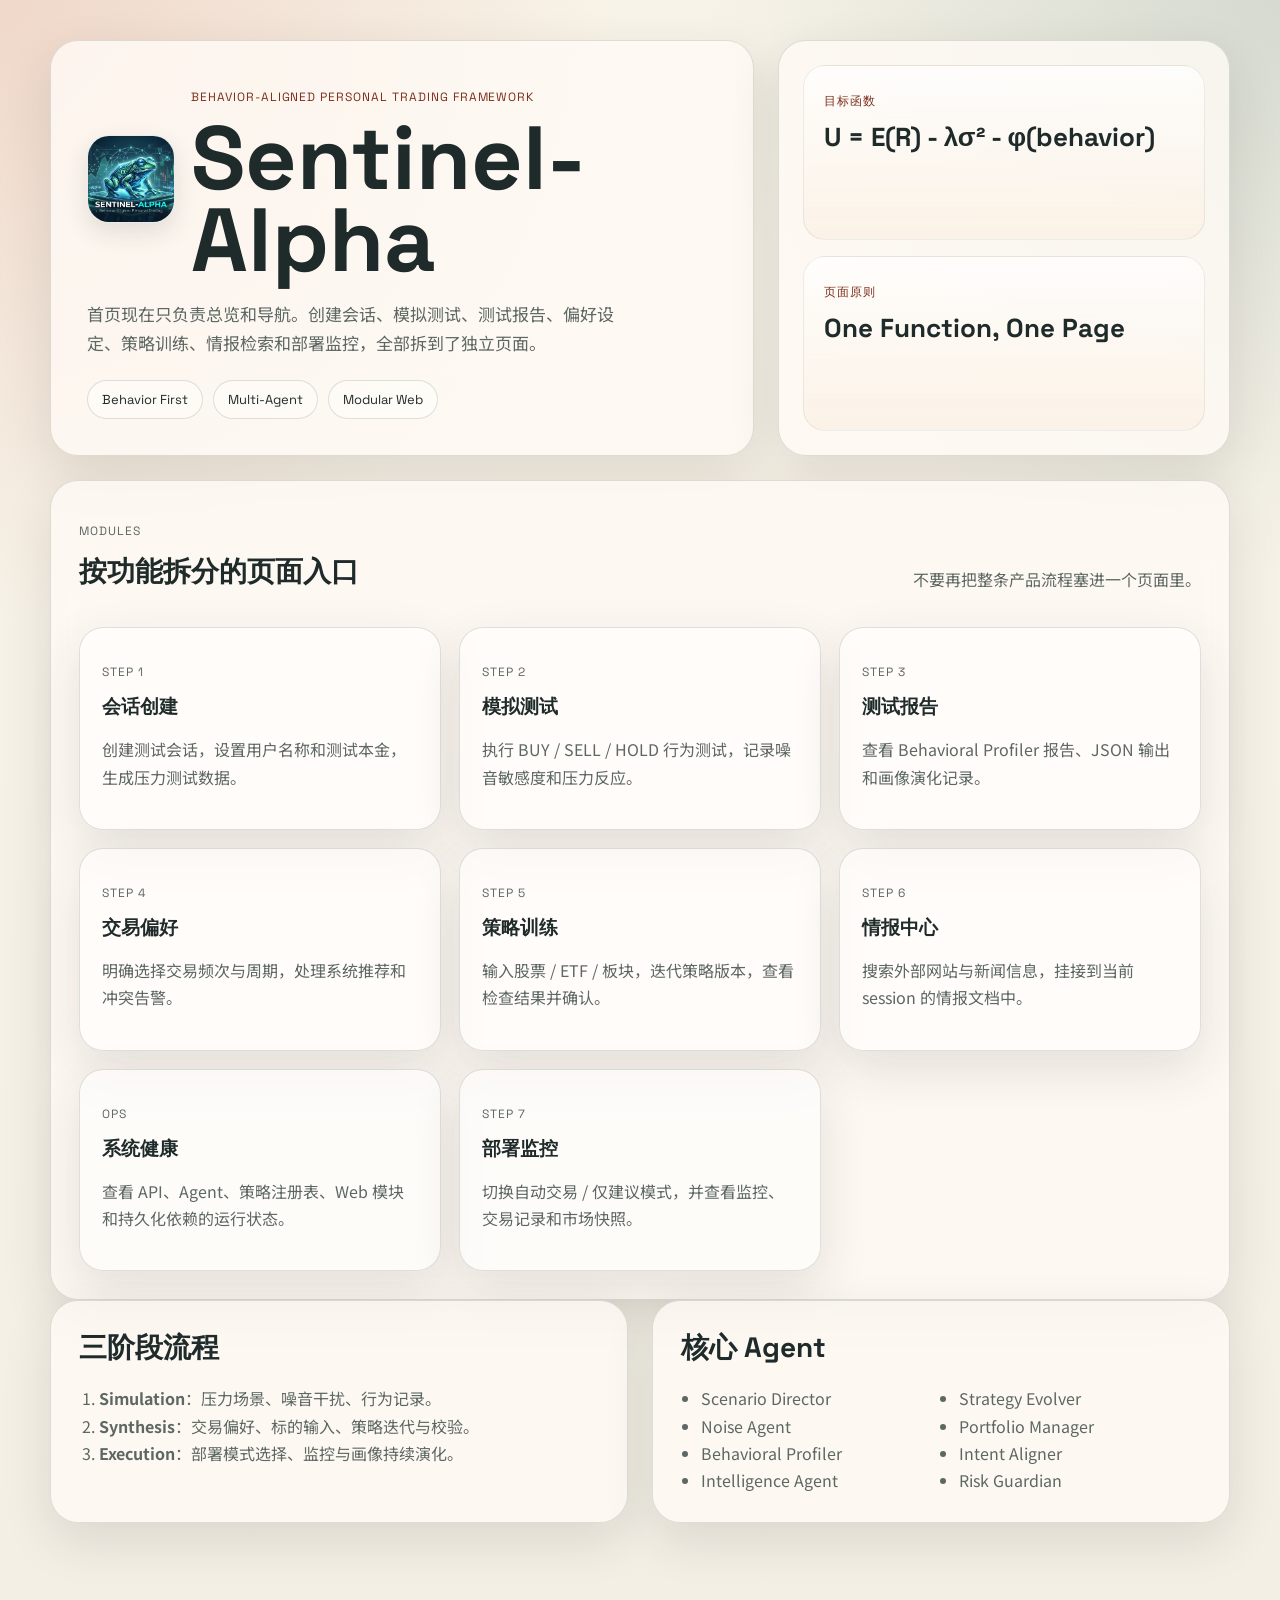
==== src/sentinel_alpha/webapp/static/index.html @ 2b66b91c "个人交易助手" ====
<!DOCTYPE html>
<html lang="zh-CN">
<head>
  <meta charset="UTF-8" />
  <meta name="viewport" content="width=device-width, initial-scale=1.0" />
  <title>Sentinel-Alpha</title>
  <link rel="preconnect" href="https://fonts.googleapis.com" />
  <link rel="preconnect" href="https://fonts.gstatic.com" crossorigin />
  <link href="https://fonts.googleapis.com/css2?family=Space+Grotesk:wght@400;500;700&family=Noto+Sans+SC:wght@400;500;700&display=swap" rel="stylesheet" />
  <link rel="stylesheet" href="styles.css" />
</head>
<body>
  <main class="page">
    <section class="hero">
      <div class="hero-copy">
        <div class="brand-lockup">
          <img class="brand-logo" src="./assets/logo.jpg" alt="Sentinel-Alpha logo" />
          <div>
            <p class="eyebrow">Behavior-Aligned Personal Trading Framework</p>
            <h1>Sentinel-Alpha</h1>
          </div>
        </div>
        <p class="hero-text">
          首页现在只负责总览和导航。创建会话、模拟测试、测试报告、偏好设定、策略训练、情报检索和部署监控，全部拆到了独立页面。
        </p>
        <div class="hero-tags">
          <span>Behavior First</span>
          <span>Multi-Agent</span>
          <span>Modular Web</span>
        </div>
      </div>
      <div class="hero-panel">
        <div class="metric-card">
          <span class="metric-label">目标函数</span>
          <strong>U = E(R) - λσ² - φ(behavior)</strong>
        </div>
        <div class="metric-card">
          <span class="metric-label">页面原则</span>
          <strong>One Function, One Page</strong>
        </div>
      </div>
    </section>

    <section class="panel">
      <div class="section-head">
        <div>
          <p class="eyebrow">Modules</p>
          <h2>按功能拆分的页面入口</h2>
        </div>
        <p>不要再把整条产品流程塞进一个页面里。</p>
      </div>
      <div class="module-card-grid">
        <a class="module-card" href="./pages/session.html">
          <p class="eyebrow">Step 1</p>
          <h3>会话创建</h3>
          <p>创建测试会话，设置用户名称和测试本金，生成压力测试数据。</p>
        </a>
        <a class="module-card" href="./pages/simulation.html">
          <p class="eyebrow">Step 2</p>
          <h3>模拟测试</h3>
          <p>执行 BUY / SELL / HOLD 行为测试，记录噪音敏感度和压力反应。</p>
        </a>
        <a class="module-card" href="./pages/report.html">
          <p class="eyebrow">Step 3</p>
          <h3>测试报告</h3>
          <p>查看 Behavioral Profiler 报告、JSON 输出和画像演化记录。</p>
        </a>
        <a class="module-card" href="./pages/preferences.html">
          <p class="eyebrow">Step 4</p>
          <h3>交易偏好</h3>
          <p>明确选择交易频次与周期，处理系统推荐和冲突告警。</p>
        </a>
        <a class="module-card" href="./pages/strategy.html">
          <p class="eyebrow">Step 5</p>
          <h3>策略训练</h3>
          <p>输入股票 / ETF / 板块，迭代策略版本，查看检查结果并确认。</p>
        </a>
        <a class="module-card" href="./pages/intelligence.html">
          <p class="eyebrow">Step 6</p>
          <h3>情报中心</h3>
          <p>搜索外部网站与新闻信息，挂接到当前 session 的情报文档中。</p>
        </a>
        <a class="module-card" href="./pages/system-health.html">
          <p class="eyebrow">Ops</p>
          <h3>系统健康</h3>
          <p>查看 API、Agent、策略注册表、Web 模块和持久化依赖的运行状态。</p>
        </a>
        <a class="module-card" href="./pages/operations.html">
          <p class="eyebrow">Step 7</p>
          <h3>部署监控</h3>
          <p>切换自动交易 / 仅建议模式，并查看监控、交易记录和市场快照。</p>
        </a>
      </div>
    </section>

    <section class="grid two-up">
      <article class="panel">
        <h2>三阶段流程</h2>
        <ol class="flow-list">
          <li><strong>Simulation</strong>：压力场景、噪音干扰、行为记录。</li>
          <li><strong>Synthesis</strong>：交易偏好、标的输入、策略迭代与校验。</li>
          <li><strong>Execution</strong>：部署模式选择、监控与画像持续演化。</li>
        </ol>
      </article>
      <article class="panel">
        <h2>核心 Agent</h2>
        <ul class="agent-list">
          <li>Scenario Director</li>
          <li>Noise Agent</li>
          <li>Behavioral Profiler</li>
          <li>Intelligence Agent</li>
          <li>Strategy Evolver</li>
          <li>Portfolio Manager</li>
          <li>Intent Aligner</li>
          <li>Risk Guardian</li>
        </ul>
      </article>
    </section>
  </main>
</body>
</html>
---- src/sentinel_alpha/webapp/static/styles.css ----
:root {
  --bg: #f3efe5;
  --panel: rgba(255, 251, 245, 0.8);
  --ink: #1f2a2a;
  --muted: #5d6763;
  --line: rgba(31, 42, 42, 0.14);
  --accent: #c85c3f;
  --accent-deep: #7c2f1c;
  --sand: #dfc9a2;
  --teal: #1f5551;
  --shadow: 0 18px 50px rgba(50, 42, 31, 0.12);
}

* {
  box-sizing: border-box;
}

body {
  margin: 0;
  font-family: "Noto Sans SC", sans-serif;
  color: var(--ink);
  background:
    radial-gradient(circle at top left, rgba(200, 92, 63, 0.18), transparent 30%),
    radial-gradient(circle at top right, rgba(31, 85, 81, 0.16), transparent 28%),
    linear-gradient(180deg, #f8f3e8 0%, var(--bg) 100%);
}

.page {
  width: min(1180px, calc(100% - 32px));
  margin: 0 auto;
  padding: 40px 0 72px;
}

.shell-header {
  display: grid;
  gap: 16px;
  margin-bottom: 24px;
}

.shell-nav {
  display: flex;
  flex-wrap: wrap;
  gap: 10px;
}

.shell-link {
  text-decoration: none;
  color: var(--ink);
  border: 1px solid var(--line);
  border-radius: 999px;
  padding: 10px 14px;
  background: rgba(255, 255, 255, 0.58);
  font-family: "Space Grotesk", sans-serif;
  font-size: 13px;
}

.shell-link-active {
  background: var(--teal);
  color: #f6fbf9;
  border-color: transparent;
}

.shell-summary-panel {
  display: grid;
  gap: 18px;
}

.shell-kv-grid {
  display: grid;
  grid-template-columns: repeat(2, minmax(0, 1fr));
  gap: 14px;
}

.shell-kv-grid span {
  display: block;
  font-size: 12px;
  color: var(--muted);
  text-transform: uppercase;
  letter-spacing: 0.08em;
  font-family: "Space Grotesk", sans-serif;
}

.shell-kv-grid strong {
  display: block;
  margin-top: 6px;
  font-size: 14px;
  line-height: 1.5;
  word-break: break-word;
}

.page-grid {
  display: grid;
  gap: 24px;
}

.hero,
.grid,
.panel {
  animation: rise 0.7s ease both;
}

.hero {
  display: grid;
  grid-template-columns: 1.4fr 0.9fr;
  gap: 24px;
  align-items: stretch;
  margin-bottom: 24px;
}

.hero-copy,
.hero-panel,
.panel {
  border: 1px solid var(--line);
  border-radius: 28px;
  background: var(--panel);
  backdrop-filter: blur(12px);
  box-shadow: var(--shadow);
}

.hero-copy {
  padding: 36px;
}

.brand-lockup,
.shell-brand {
  display: flex;
  align-items: center;
  gap: 16px;
}

.brand-logo {
  width: 88px;
  height: 88px;
  object-fit: cover;
  border-radius: 22px;
  border: 1px solid rgba(31, 42, 42, 0.08);
  box-shadow: 0 10px 24px rgba(31, 42, 42, 0.12);
  background: rgba(255, 255, 255, 0.65);
}

.shell-logo {
  width: 56px;
  height: 56px;
  object-fit: cover;
  border-radius: 16px;
  border: 1px solid rgba(31, 42, 42, 0.08);
  box-shadow: 0 8px 20px rgba(31, 42, 42, 0.1);
  background: rgba(255, 255, 255, 0.65);
}

.eyebrow,
.metric-label {
  font-family: "Space Grotesk", sans-serif;
  text-transform: uppercase;
  letter-spacing: 0.08em;
  color: var(--accent-deep);
  font-size: 12px;
}

h1,
h2,
h3 {
  font-family: "Space Grotesk", sans-serif;
  margin: 0;
}

h1 {
  font-size: clamp(48px, 7vw, 92px);
  line-height: 0.92;
  margin-top: 12px;
}

h2 {
  font-size: 28px;
  margin-bottom: 18px;
}

.hero-text,
.panel p,
li,
td,
th {
  color: var(--muted);
  line-height: 1.7;
}

.hero-text {
  max-width: 62ch;
  font-size: 17px;
  margin: 18px 0 0;
}

.hero-tags {
  display: flex;
  flex-wrap: wrap;
  gap: 10px;
  margin-top: 22px;
}

.hero-tags span {
  border: 1px solid var(--line);
  border-radius: 999px;
  padding: 10px 14px;
  background: rgba(255, 255, 255, 0.45);
  font-family: "Space Grotesk", sans-serif;
  font-size: 13px;
}

.hero-panel {
  display: grid;
  gap: 16px;
  padding: 24px;
}

.metric-card {
  padding: 20px;
  border-radius: 22px;
  background: linear-gradient(180deg, rgba(255, 255, 255, 0.72), rgba(250, 241, 229, 0.88));
  border: 1px solid rgba(31, 42, 42, 0.08);
}

.metric-card strong {
  display: block;
  margin-top: 10px;
  font-family: "Space Grotesk", sans-serif;
  font-size: 26px;
  color: var(--ink);
}

.grid {
  display: grid;
  gap: 24px;
  margin-bottom: 24px;
}

.two-up,
.architecture-grid {
  grid-template-columns: repeat(2, minmax(0, 1fr));
}

.panel {
  padding: 28px;
}

.flow-list,
.agent-list {
  margin: 0;
  padding-left: 20px;
}

.agent-list {
  columns: 2;
}

.section-head {
  display: flex;
  justify-content: space-between;
  gap: 20px;
  align-items: end;
  margin-bottom: 18px;
}

.storage-table-wrap {
  overflow-x: auto;
}

.module-card-grid {
  display: grid;
  grid-template-columns: repeat(3, minmax(0, 1fr));
  gap: 18px;
}

.module-card {
  display: block;
  text-decoration: none;
  color: inherit;
  border: 1px solid var(--line);
  border-radius: 24px;
  background: rgba(255, 255, 255, 0.58);
  padding: 22px;
  box-shadow: var(--shadow);
  transition: transform 120ms ease, border-color 120ms ease, background 120ms ease;
}

.module-card:hover {
  transform: translateY(-2px);
  border-color: rgba(31, 85, 81, 0.25);
  background: rgba(255, 255, 255, 0.72);
}

.storage-table {
  width: 100%;
  border-collapse: collapse;
}

.storage-table th,
.storage-table td {
  text-align: left;
  padding: 16px 14px;
  border-bottom: 1px solid var(--line);
}

.storage-table thead th {
  color: var(--ink);
  font-family: "Space Grotesk", sans-serif;
  font-size: 14px;
}

.accent {
  background: linear-gradient(135deg, rgba(31, 85, 81, 0.92), rgba(23, 49, 64, 0.94));
}

.accent h2,
.accent p {
  color: #eef6f2;
}

.accent-soft {
  background: linear-gradient(135deg, rgba(200, 92, 63, 0.92), rgba(124, 47, 28, 0.92));
}

.accent-soft h2,
.accent-soft p {
  color: #fff6f0;
}

.simulator-panel {
  margin-top: 24px;
}

.workflow-panel {
  margin-top: 24px;
}

.flow-steps {
  margin-bottom: 24px;
}

.api-status-bar {
  display: flex;
  align-items: center;
  flex-wrap: wrap;
  gap: 14px;
  margin-bottom: 18px;
}

.button-disabled {
  opacity: 0.45;
  cursor: not-allowed;
  pointer-events: none;
}

.check-grid {
  display: grid;
  grid-template-columns: repeat(2, minmax(0, 1fr));
  gap: 16px;
}

.check-card {
  border: 1px solid var(--line);
  border-radius: 20px;
  padding: 18px;
  background: rgba(255, 255, 255, 0.68);
}

.check-head {
  display: flex;
  justify-content: space-between;
  gap: 12px;
  align-items: center;
  margin-bottom: 8px;
}

.check-summary,
.check-label,
.check-empty {
  margin: 8px 0;
}

.check-label {
  font-family: "Space Grotesk", sans-serif;
  color: var(--accent-deep);
  font-size: 12px;
  text-transform: uppercase;
  letter-spacing: 0.08em;
}

.check-list {
  margin: 8px 0 0;
  padding-left: 18px;
}

.check-pass {
  border-color: rgba(31, 85, 81, 0.18);
}

.check-warning {
  border-color: rgba(200, 92, 63, 0.3);
}

.check-fail {
  border-color: rgba(124, 47, 28, 0.38);
  background: rgba(255, 244, 240, 0.84);
}

.success-chip {
  background: var(--teal);
}

.warn-chip {
  background: #c85c3f;
}

.danger-chip {
  background: #7c2f1c;
}

.workflow-grid {
  display: grid;
  grid-template-columns: repeat(2, minmax(0, 1fr));
  gap: 24px;
  margin-bottom: 24px;
}

.simulator-head {
  margin-bottom: 24px;
}

.simulator-toolbar {
  display: flex;
  justify-content: space-between;
  gap: 18px;
  align-items: center;
  margin-bottom: 24px;
}

.scenario-picker {
  display: grid;
  gap: 8px;
  font-family: "Space Grotesk", sans-serif;
  font-size: 13px;
}

.scenario-picker select {
  min-width: 240px;
  border-radius: 14px;
  border: 1px solid var(--line);
  padding: 12px 14px;
  background: rgba(255, 255, 255, 0.65);
  color: var(--ink);
  font: inherit;
}

.config-field select {
  border-radius: 14px;
  border: 1px solid var(--line);
  padding: 12px 14px;
  background: rgba(255, 255, 255, 0.72);
  color: var(--ink);
  font-family: "Space Grotesk", sans-serif;
  font-size: 15px;
}

.chip-row {
  display: flex;
  flex-wrap: wrap;
  gap: 10px;
}

.status-chip {
  border-radius: 999px;
  padding: 10px 14px;
  background: var(--teal);
  color: #f6fbf9;
  font-family: "Space Grotesk", sans-serif;
  font-size: 13px;
}

.muted-chip {
  background: rgba(200, 92, 63, 0.92);
}

.outline-chip {
  background: transparent;
  color: var(--ink);
  border: 1px solid var(--line);
}

.simulator-grid,
.simulation-bottom {
  grid-template-columns: 1.3fr 0.9fr;
}

.simulation-stage,
.control-panel {
  background: rgba(255, 251, 245, 0.88);
}

.chart-head,
.timeline-meta,
.noise-meta,
.metric-strip,
.profile-grid {
  display: flex;
  justify-content: space-between;
  gap: 14px;
}

.chart-head {
  align-items: start;
  margin-bottom: 18px;
}

.stage-stats {
  display: grid;
  grid-template-columns: repeat(3, minmax(70px, 1fr));
  gap: 14px;
}

.stage-stats span,
.mini-metric span,
.profile-item span {
  display: block;
  color: var(--muted);
  font-size: 12px;
  text-transform: uppercase;
  letter-spacing: 0.05em;
}

.stage-stats strong,
.mini-metric strong,
.profile-item strong {
  display: block;
  margin-top: 6px;
  font-family: "Space Grotesk", sans-serif;
  font-size: 22px;
  color: var(--ink);
}

.chart-shell {
  border: 1px solid var(--line);
  border-radius: 24px;
  padding: 12px;
  background: linear-gradient(180deg, rgba(255,255,255,0.75), rgba(246,239,228,0.75));
}

.chart-legend {
  display: flex;
  flex-wrap: wrap;
  gap: 12px;
  margin-bottom: 10px;
  font-family: "Space Grotesk", sans-serif;
  font-size: 12px;
  color: var(--muted);
}

.legend-item {
  display: inline-flex;
  align-items: center;
  gap: 8px;
}

.legend-swatch {
  width: 14px;
  height: 14px;
  border-radius: 4px;
  display: inline-block;
}

.legend-swatch.bullish {
  background: #1f5551;
}

.legend-swatch.bearish {
  background: #c85c3f;
}

.legend-swatch.volume {
  background: #85735f;
}

#price-chart {
  width: 100%;
  height: auto;
  display: block;
}

.timeline-meta {
  margin-top: 14px;
  color: var(--muted);
  font-size: 14px;
}

.control-panel {
  display: grid;
  gap: 16px;
}

.noise-card,
.headline-card,
.discussion-card,
.action-card,
.impact-card,
.result-card,
.mini-metric,
.profile-item {
  border: 1px solid var(--line);
  border-radius: 22px;
  background: rgba(255, 255, 255, 0.52);
  padding: 18px;
}

.noise-card strong {
  display: block;
  margin-top: 8px;
  font-size: 22px;
}

.headline-feed,
.discussion-feed {
  display: grid;
  gap: 10px;
  margin-top: 14px;
  max-height: 260px;
  overflow: auto;
  padding-right: 4px;
}

.headline-item,
.discussion-item {
  border: 1px solid var(--line);
  border-radius: 16px;
  padding: 14px;
  background: rgba(255, 255, 255, 0.72);
}

.headline-item strong,
.discussion-item strong {
  display: block;
  color: var(--ink);
  font-size: 15px;
  margin-bottom: 6px;
}

.headline-item p,
.discussion-item p {
  margin: 0;
}

.headline-item.positive,
.discussion-item.positive {
  border-color: rgba(31, 85, 81, 0.28);
  background: rgba(238, 248, 245, 0.92);
}

.headline-item.negative,
.discussion-item.negative {
  border-color: rgba(200, 92, 63, 0.32);
  background: rgba(255, 244, 240, 0.94);
}

.headline-item.neutral,
.discussion-item.neutral {
  border-color: rgba(133, 115, 95, 0.28);
  background: rgba(251, 248, 242, 0.92);
}

.item-meta {
  display: flex;
  justify-content: space-between;
  gap: 12px;
  margin-top: 8px;
  color: var(--muted);
  font-size: 12px;
  font-family: "Space Grotesk", sans-serif;
}

.impact-card strong {
  display: block;
  margin-top: 8px;
  font-size: 20px;
  color: var(--ink);
}

.noise-meta {
  margin-top: 14px;
  font-family: "Space Grotesk", sans-serif;
  font-size: 12px;
  color: var(--accent-deep);
}

.action-buttons {
  display: grid;
  grid-template-columns: repeat(3, minmax(0, 1fr));
  gap: 10px;
  margin-top: 16px;
}

.trade-config {
  display: grid;
  grid-template-columns: repeat(2, minmax(0, 1fr));
  gap: 12px;
  margin-top: 16px;
}

.config-field {
  display: grid;
  gap: 8px;
}

.config-field span {
  color: var(--muted);
  font-size: 12px;
  text-transform: uppercase;
  letter-spacing: 0.05em;
}

.config-field input {
  border-radius: 14px;
  border: 1px solid var(--line);
  padding: 12px 14px;
  background: rgba(255, 255, 255, 0.72);
  color: var(--ink);
  font-family: "Space Grotesk", sans-serif;
  font-size: 15px;
}

.action-buttons.secondary {
  grid-template-columns: repeat(2, minmax(0, 1fr));
}

.compact-actions {
  margin-top: 0;
  margin-bottom: 12px;
}

button {
  border: 0;
  border-radius: 14px;
  padding: 12px 14px;
  background: var(--teal);
  color: #f7fcfb;
  font-family: "Space Grotesk", sans-serif;
  font-size: 14px;
  cursor: pointer;
  transition: transform 120ms ease, opacity 120ms ease, background 120ms ease;
}

button:hover {
  transform: translateY(-1px);
  opacity: 0.94;
}

button[data-action="SELL"] {
  background: var(--accent);
}

button[data-action="HOLD"],
#reset-sim {
  background: #85735f;
}

.metric-strip,
.profile-grid {
  display: grid;
  grid-template-columns: repeat(4, minmax(0, 1fr));
}

.tape-strip {
  margin-top: 16px;
}

.profile-grid {
  grid-template-columns: repeat(4, minmax(0, 1fr));
  margin-top: 16px;
}

.profiler-note {
  margin-top: 16px;
  padding: 14px 16px;
  border-radius: 16px;
  background: rgba(31, 85, 81, 0.08);
}

.compact-note {
  margin-top: 12px;
}

.log-table-wrap {
  overflow-x: auto;
}

.log-table {
  width: 100%;
  border-collapse: collapse;
}

.log-table th,
.log-table td {
  text-align: left;
  padding: 12px 10px;
  border-bottom: 1px solid var(--line);
  color: var(--muted);
}

.log-table th {
  color: var(--ink);
  font-family: "Space Grotesk", sans-serif;
  font-size: 13px;
}

.result-panel {
  margin-top: 24px;
}

.result-summary {
  display: grid;
  grid-template-columns: repeat(4, minmax(0, 1fr));
  gap: 14px;
  margin-top: 16px;
}

.result-card span {
  display: block;
  color: var(--muted);
  font-size: 12px;
  text-transform: uppercase;
  letter-spacing: 0.05em;
}

.result-card strong {
  display: block;
  margin-top: 8px;
  font-family: "Space Grotesk", sans-serif;
  font-size: 22px;
  color: var(--ink);
}

.result-note {
  margin-top: 18px;
  padding: 14px 16px;
  border-radius: 16px;
  background: rgba(200, 92, 63, 0.08);
}

.result-list {
  margin: 16px 0 0;
  padding-left: 20px;
}

.json-panel {
  margin: 16px 0 0;
  padding: 18px;
  border-radius: 20px;
  border: 1px solid var(--line);
  background: rgba(31, 42, 42, 0.9);
  color: #e9f5f2;
  overflow-x: auto;
  font-size: 13px;
  line-height: 1.6;
}

.step-active {
  background: var(--teal);
  color: #f6fbf9;
  border-color: transparent;
}

.positive {
  color: var(--teal);
}

.negative {
  color: var(--accent-deep);
}

@keyframes rise {
  from {
    opacity: 0;
    transform: translateY(16px);
  }
  to {
    opacity: 1;
    transform: translateY(0);
  }
}

@media (max-width: 900px) {
  .hero,
  .two-up,
  .architecture-grid,
  .workflow-grid,
  .simulator-grid,
  .simulation-bottom,
  .check-grid,
  .module-card-grid {
    grid-template-columns: 1fr;
  }

  .section-head {
    display: block;
  }

  .agent-list {
    columns: 1;
  }

  h1 {
    line-height: 1;
  }

  .brand-lockup,
  .shell-brand {
    align-items: flex-start;
  }

  .simulator-toolbar,
  .chart-head,
  .timeline-meta,
  .api-status-bar {
    display: block;
  }

  .chip-row,
  .stage-stats,
  .metric-strip,
  .profile-grid,
  .result-summary,
  .trade-config,
  .action-buttons,
  .action-buttons.secondary {
    grid-template-columns: 1fr;
  }

  .scenario-picker select {
    min-width: 0;
    width: 100%;
  }
}
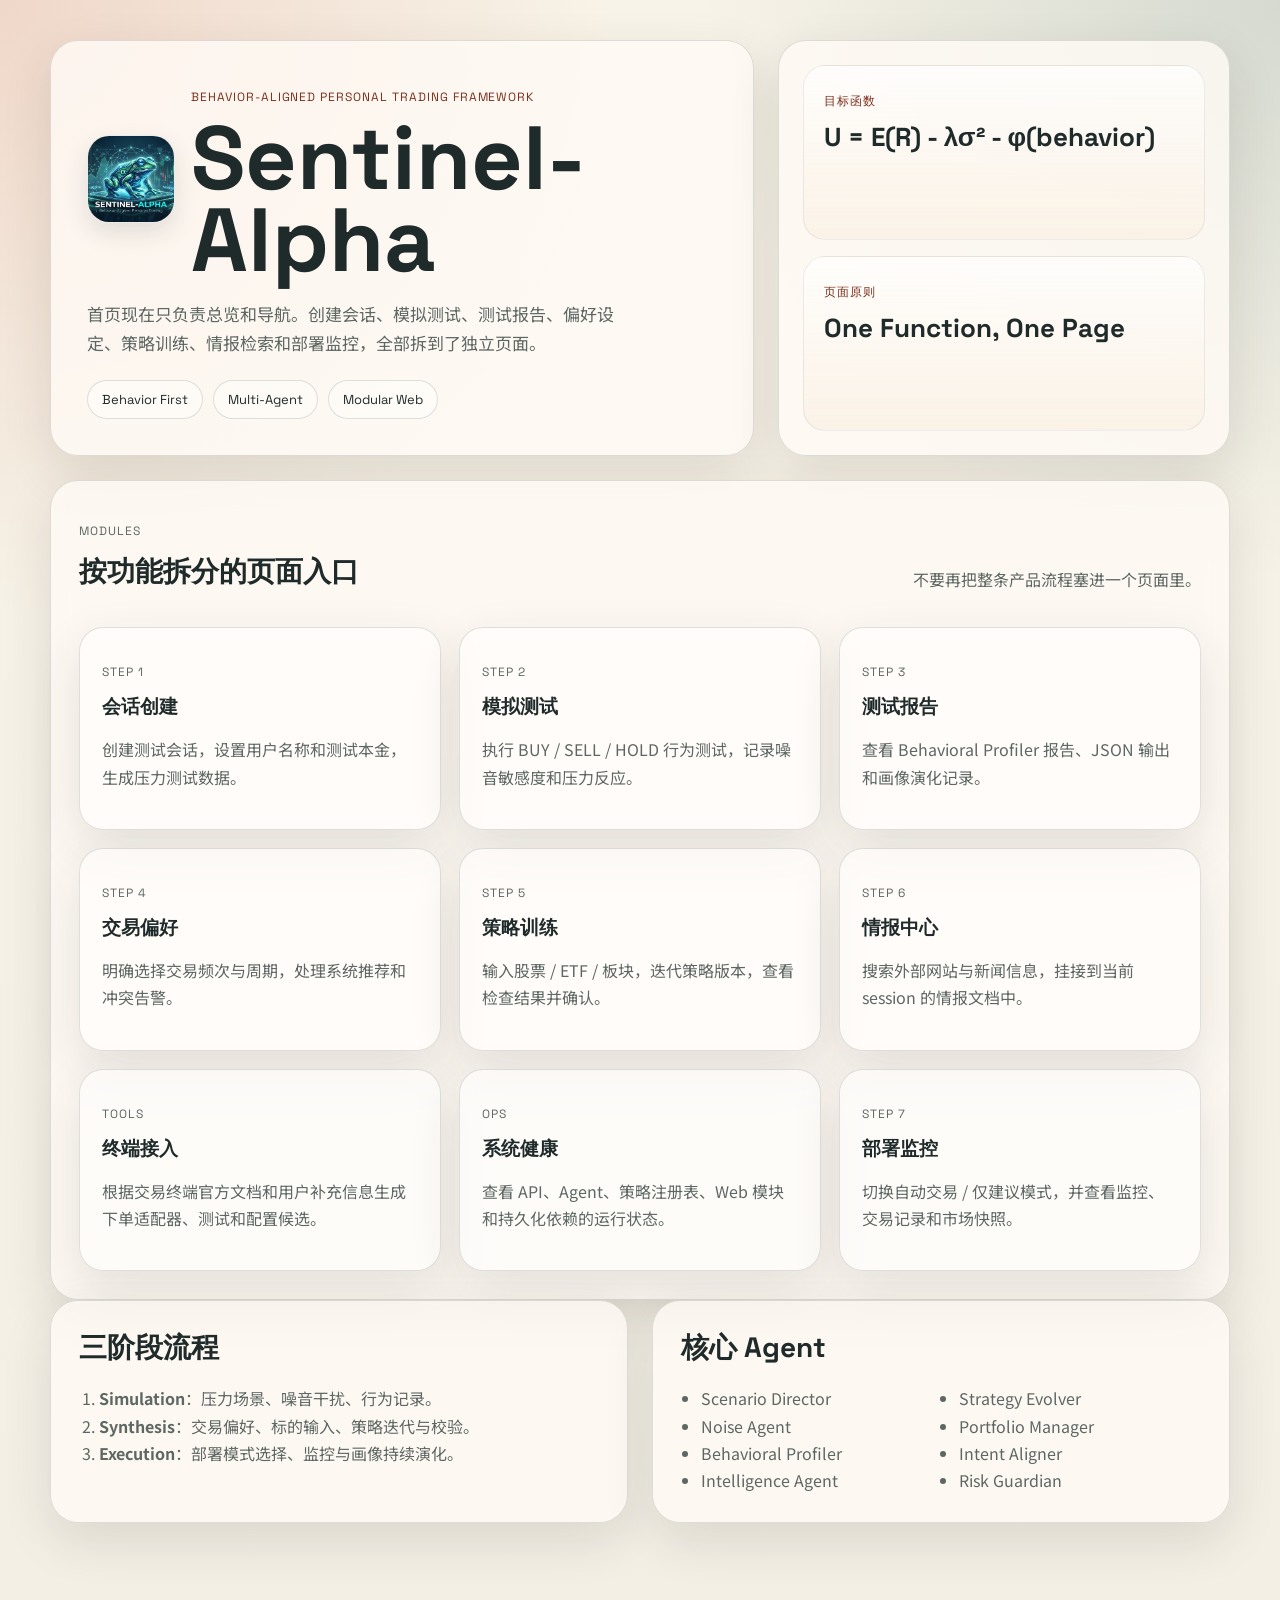
==== commit 7ab1cf51: "个人交易助手" ====
--- a/src/sentinel_alpha/webapp/static/index.html
+++ b/src/sentinel_alpha/webapp/static/index.html
@@ -80,6 +80,11 @@
           <h3>情报中心</h3>
           <p>搜索外部网站与新闻信息，挂接到当前 session 的情报文档中。</p>
         </a>
+        <a class="module-card" href="./pages/trading-terminal-integration.html">
+          <p class="eyebrow">Tools</p>
+          <h3>终端接入</h3>
+          <p>根据交易终端官方文档和用户补充信息生成下单适配器、测试和配置候选。</p>
+        </a>
         <a class="module-card" href="./pages/system-health.html">
           <p class="eyebrow">Ops</p>
           <h3>系统健康</h3>
--- a/src/sentinel_alpha/webapp/static/styles.css
+++ b/src/sentinel_alpha/webapp/static/styles.css
@@ -242,6 +242,40 @@
   padding: 28px;
 }
 
+.candidate-grid {
+  display: grid;
+  gap: 16px;
+}
+
+.candidate-card {
+  border: 1px solid var(--line);
+  border-radius: 22px;
+  padding: 18px;
+  background: rgba(255, 255, 255, 0.58);
+}
+
+.candidate-card h3,
+.candidate-card strong {
+  color: var(--ink);
+}
+
+.code-block {
+  margin: 0;
+  padding: 16px;
+  border-radius: 20px;
+  border: 1px solid var(--line);
+  background: rgba(27, 35, 35, 0.94);
+  color: #eef7f3;
+  overflow: auto;
+  white-space: pre-wrap;
+  word-break: break-word;
+  font: 12px/1.6 "SFMono-Regular", "Menlo", monospace;
+}
+
+.compact-editor {
+  min-height: 180px;
+}
+
 .flow-list,
 .agent-list {
   margin: 0;
@@ -326,6 +360,7 @@
 
 .simulator-panel {
   margin-top: 24px;
+  padding: 22px;
 }
 
 .workflow-panel {
@@ -356,6 +391,30 @@
   gap: 16px;
 }
 
+.timeline-grid {
+  display: grid;
+  gap: 14px;
+  margin-top: 14px;
+}
+
+.timeline-card {
+  border: 1px solid var(--line);
+  border-left: 4px solid var(--accent);
+  border-radius: 18px;
+  padding: 16px 18px;
+  background: rgba(255, 255, 255, 0.7);
+}
+
+.timeline-card strong {
+  display: block;
+  color: var(--ink);
+  margin-bottom: 8px;
+}
+
+.timeline-card p {
+  margin: 6px 0;
+}
+
 .check-card {
   border: 1px solid var(--line);
   border-radius: 20px;
@@ -423,7 +482,7 @@
 }
 
 .simulator-head {
-  margin-bottom: 24px;
+  margin-bottom: 18px;
 }
 
 .simulator-toolbar {
@@ -488,12 +547,41 @@
 
 .simulator-grid,
 .simulation-bottom {
-  grid-template-columns: 1.3fr 0.9fr;
+  grid-template-columns: minmax(0, 1.45fr) minmax(320px, 0.85fr);
+  align-items: start;
+  margin-bottom: 18px;
+}
+
+.chart-mode-switch {
+  display: flex;
+  gap: 10px;
+  align-items: center;
+}
+
+.chart-mode-button {
+  border: 1px solid var(--line);
+  background: rgba(255, 255, 255, 0.72);
+  color: var(--ink);
+  border-radius: 999px;
+  padding: 10px 16px;
+  font-family: "Space Grotesk", sans-serif;
+  font-size: 13px;
+  cursor: pointer;
+}
+
+.chart-mode-button.active {
+  background: var(--ink);
+  color: #fff;
+  border-color: var(--ink);
 }
 
 .simulation-stage,
 .control-panel {
   background: rgba(255, 251, 245, 0.88);
+}
+
+.simulation-stage {
+  padding: 22px;
 }
 
 .chart-head,
@@ -508,13 +596,13 @@
 
 .chart-head {
   align-items: start;
-  margin-bottom: 18px;
+  margin-bottom: 14px;
 }
 
 .stage-stats {
   display: grid;
   grid-template-columns: repeat(3, minmax(70px, 1fr));
-  gap: 14px;
+  gap: 10px;
 }
 
 .stage-stats span,
@@ -533,15 +621,15 @@
   display: block;
   margin-top: 6px;
   font-family: "Space Grotesk", sans-serif;
-  font-size: 22px;
+  font-size: 18px;
   color: var(--ink);
 }
 
 .chart-shell {
   border: 1px solid var(--line);
-  border-radius: 24px;
-  padding: 12px;
-  background: linear-gradient(180deg, rgba(255,255,255,0.75), rgba(246,239,228,0.75));
+  border-radius: 20px;
+  padding: 10px;
+  background: linear-gradient(180deg, rgba(255,255,255,0.78), rgba(246,239,228,0.82));
 }
 
 .chart-legend {
@@ -583,17 +671,28 @@
   width: 100%;
   height: auto;
   display: block;
+  cursor: crosshair;
+}
+
+#campaign-chart {
+  width: 100%;
+  height: auto;
+  display: block;
+  cursor: pointer;
 }
 
 .timeline-meta {
-  margin-top: 14px;
+  margin-top: 12px;
   color: var(--muted);
-  font-size: 14px;
+  font-size: 13px;
 }
 
 .control-panel {
-  display: grid;
-  gap: 16px;
+  display: block;
+  padding: 0;
+  background: transparent;
+  border: 0;
+  box-shadow: none;
 }
 
 .noise-card,
@@ -605,9 +704,16 @@
 .mini-metric,
 .profile-item {
   border: 1px solid var(--line);
-  border-radius: 22px;
-  background: rgba(255, 255, 255, 0.52);
-  padding: 18px;
+  border-radius: 20px;
+  background: rgba(255, 255, 255, 0.66);
+  padding: 18px 18px 16px;
+}
+
+.action-card {
+  position: sticky;
+  top: 16px;
+  background: linear-gradient(180deg, rgba(255,255,255,0.92), rgba(247,241,232,0.92));
+  box-shadow: 0 12px 30px rgba(50, 42, 31, 0.1);
 }
 
 .noise-card strong {
@@ -620,8 +726,8 @@
 .discussion-feed {
   display: grid;
   gap: 10px;
-  margin-top: 14px;
-  max-height: 260px;
+  margin-top: 12px;
+  max-height: 220px;
   overflow: auto;
   padding-right: 4px;
 }
@@ -631,7 +737,7 @@
   border: 1px solid var(--line);
   border-radius: 16px;
   padding: 14px;
-  background: rgba(255, 255, 255, 0.72);
+  background: linear-gradient(180deg, rgba(255, 255, 255, 0.9), rgba(250, 246, 239, 0.92));
 }
 
 .headline-item strong,
@@ -640,11 +746,14 @@
   color: var(--ink);
   font-size: 15px;
   margin-bottom: 6px;
+  line-height: 1.45;
 }
 
 .headline-item p,
 .discussion-item p {
   margin: 0;
+  font-size: 13px;
+  line-height: 1.6;
 }
 
 .headline-item.positive,
@@ -675,10 +784,45 @@
   font-family: "Space Grotesk", sans-serif;
 }
 
+.feed-head {
+  display: flex;
+  justify-content: space-between;
+  align-items: center;
+  gap: 10px;
+  margin-bottom: 8px;
+}
+
+.feed-source,
+.feed-tag,
+.feed-handle {
+  display: inline-flex;
+  align-items: center;
+  border-radius: 999px;
+  padding: 4px 8px;
+  font-family: "Space Grotesk", sans-serif;
+  font-size: 11px;
+  line-height: 1;
+}
+
+.feed-source {
+  color: var(--accent-deep);
+  background: rgba(200, 92, 63, 0.12);
+}
+
+.feed-tag {
+  color: var(--teal);
+  background: rgba(31, 85, 81, 0.12);
+}
+
+.feed-handle {
+  color: var(--muted);
+  background: rgba(133, 115, 95, 0.12);
+}
+
 .impact-card strong {
   display: block;
   margin-top: 8px;
-  font-size: 20px;
+  font-size: 18px;
   color: var(--ink);
 }
 
@@ -693,14 +837,14 @@
   display: grid;
   grid-template-columns: repeat(3, minmax(0, 1fr));
   gap: 10px;
-  margin-top: 16px;
+  margin-top: 14px;
 }
 
 .trade-config {
   display: grid;
   grid-template-columns: repeat(2, minmax(0, 1fr));
-  gap: 12px;
-  margin-top: 16px;
+  gap: 10px;
+  margin-top: 12px;
 }
 
 .config-field {
@@ -718,11 +862,11 @@
 .config-field input {
   border-radius: 14px;
   border: 1px solid var(--line);
-  padding: 12px 14px;
-  background: rgba(255, 255, 255, 0.72);
-  color: var(--ink);
-  font-family: "Space Grotesk", sans-serif;
-  font-size: 15px;
+  padding: 11px 12px;
+  background: rgba(255, 255, 255, 0.84);
+  color: var(--ink);
+  font-family: "Space Grotesk", sans-serif;
+  font-size: 14px;
 }
 
 .action-buttons.secondary {
@@ -737,11 +881,11 @@
 button {
   border: 0;
   border-radius: 14px;
-  padding: 12px 14px;
+  padding: 11px 12px;
   background: var(--teal);
   color: #f7fcfb;
   font-family: "Space Grotesk", sans-serif;
-  font-size: 14px;
+  font-size: 13px;
   cursor: pointer;
   transition: transform 120ms ease, opacity 120ms ease, background 120ms ease;
 }
@@ -764,6 +908,7 @@
 .profile-grid {
   display: grid;
   grid-template-columns: repeat(4, minmax(0, 1fr));
+  gap: 12px;
 }
 
 .tape-strip {
@@ -776,10 +921,11 @@
 }
 
 .profiler-note {
-  margin-top: 16px;
-  padding: 14px 16px;
+  margin-top: 12px;
+  padding: 12px 14px;
   border-radius: 16px;
   background: rgba(31, 85, 81, 0.08);
+  font-size: 13px;
 }
 
 .compact-note {
@@ -788,6 +934,7 @@
 
 .log-table-wrap {
   overflow-x: auto;
+  margin-top: 18px;
 }
 
 .log-table {
@@ -798,7 +945,7 @@
 .log-table th,
 .log-table td {
   text-align: left;
-  padding: 12px 10px;
+  padding: 10px 8px;
   border-bottom: 1px solid var(--line);
   color: var(--muted);
 }
@@ -858,12 +1005,45 @@
   overflow-x: auto;
   font-size: 13px;
   line-height: 1.6;
+  white-space: pre-wrap;
+}
+
+.config-editor {
+  width: 100%;
+  min-height: 540px;
+  resize: vertical;
+  margin-top: 12px;
+  padding: 16px;
+  border-radius: 20px;
+  border: 1px solid var(--line);
+  background: rgba(255, 255, 255, 0.72);
+  color: var(--ink);
+  font: 13px/1.6 "SFMono-Regular", "Menlo", "Monaco", monospace;
+}
+
+.check-label {
+  margin: 10px 0 4px;
+  color: var(--muted);
+  font-size: 12px;
+  text-transform: uppercase;
+  letter-spacing: 0.05em;
 }
 
 .step-active {
   background: var(--teal);
   color: #f6fbf9;
   border-color: transparent;
+}
+
+.market-grid {
+  display: grid;
+  grid-template-columns: repeat(2, minmax(0, 1fr));
+  gap: 16px;
+  margin: 18px 0;
+}
+
+.impact-card p {
+  margin: 6px 0;
 }
 
 .positive {
@@ -891,6 +1071,7 @@
   .architecture-grid,
   .workflow-grid,
   .simulator-grid,
+  .market-grid,
   .simulation-bottom,
   .check-grid,
   .module-card-grid {
@@ -932,6 +1113,10 @@
     grid-template-columns: 1fr;
   }
 
+  .action-card {
+    position: static;
+  }
+
   .scenario-picker select {
     min-width: 0;
     width: 100%;
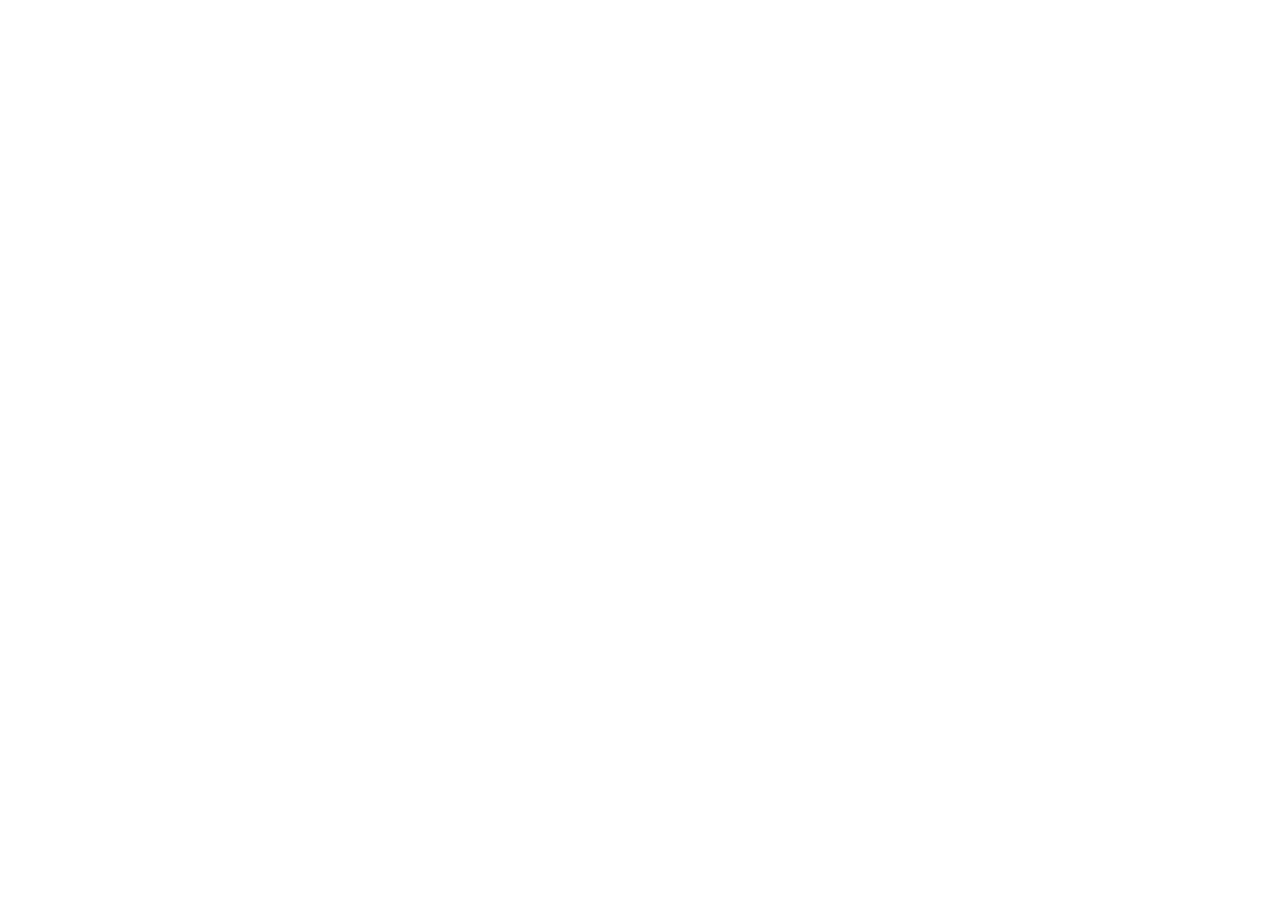
==== commit c2a0a94f: "个人交易助手" ====
--- a/src/sentinel_alpha/webapp/static/index.html
+++ b/src/sentinel_alpha/webapp/static/index.html
@@ -3,123 +3,51 @@
 <head>
   <meta charset="UTF-8" />
   <meta name="viewport" content="width=device-width, initial-scale=1.0" />
-  <title>Sentinel-Alpha</title>
-  <link rel="preconnect" href="https://fonts.googleapis.com" />
-  <link rel="preconnect" href="https://fonts.gstatic.com" crossorigin />
-  <link href="https://fonts.googleapis.com/css2?family=Space+Grotesk:wght@400;500;700&family=Noto+Sans+SC:wght@400;500;700&display=swap" rel="stylesheet" />
-  <link rel="stylesheet" href="styles.css" />
+  <meta http-equiv="refresh" content="0;url=http://127.0.0.1:8010/" />
+  <title>Sentinel-Alpha | Legacy WebUI Redirect</title>
+  <script src="./legacy-redirect.js"></script>
+  <style>
+    body {
+      margin: 0;
+      font-family: "SF Pro Text", "PingFang SC", "Helvetica Neue", sans-serif;
+      background: linear-gradient(135deg, #f4efe7, #e7f2ef);
+      color: #132522;
+    }
+    main {
+      min-height: 100vh;
+      display: grid;
+      place-items: center;
+      padding: 24px;
+    }
+    section {
+      max-width: 640px;
+      background: rgba(255, 255, 255, 0.92);
+      border: 1px solid rgba(31, 85, 81, 0.16);
+      border-radius: 20px;
+      padding: 28px;
+      box-shadow: 0 24px 60px rgba(19, 37, 34, 0.12);
+    }
+    h1 {
+      margin: 0 0 12px;
+      font-size: 28px;
+    }
+    p {
+      line-height: 1.6;
+      margin: 0 0 12px;
+    }
+    a {
+      color: #1f5551;
+      word-break: break-all;
+    }
+  </style>
 </head>
 <body>
-  <main class="page">
-    <section class="hero">
-      <div class="hero-copy">
-        <div class="brand-lockup">
-          <img class="brand-logo" src="./assets/logo.jpg" alt="Sentinel-Alpha logo" />
-          <div>
-            <p class="eyebrow">Behavior-Aligned Personal Trading Framework</p>
-            <h1>Sentinel-Alpha</h1>
-          </div>
-        </div>
-        <p class="hero-text">
-          首页现在只负责总览和导航。创建会话、模拟测试、测试报告、偏好设定、策略训练、情报检索和部署监控，全部拆到了独立页面。
-        </p>
-        <div class="hero-tags">
-          <span>Behavior First</span>
-          <span>Multi-Agent</span>
-          <span>Modular Web</span>
-        </div>
-      </div>
-      <div class="hero-panel">
-        <div class="metric-card">
-          <span class="metric-label">目标函数</span>
-          <strong>U = E(R) - λσ² - φ(behavior)</strong>
-        </div>
-        <div class="metric-card">
-          <span class="metric-label">页面原则</span>
-          <strong>One Function, One Page</strong>
-        </div>
-      </div>
-    </section>
-
-    <section class="panel">
-      <div class="section-head">
-        <div>
-          <p class="eyebrow">Modules</p>
-          <h2>按功能拆分的页面入口</h2>
-        </div>
-        <p>不要再把整条产品流程塞进一个页面里。</p>
-      </div>
-      <div class="module-card-grid">
-        <a class="module-card" href="./pages/session.html">
-          <p class="eyebrow">Step 1</p>
-          <h3>会话创建</h3>
-          <p>创建测试会话，设置用户名称和测试本金，生成压力测试数据。</p>
-        </a>
-        <a class="module-card" href="./pages/simulation.html">
-          <p class="eyebrow">Step 2</p>
-          <h3>模拟测试</h3>
-          <p>执行 BUY / SELL / HOLD 行为测试，记录噪音敏感度和压力反应。</p>
-        </a>
-        <a class="module-card" href="./pages/report.html">
-          <p class="eyebrow">Step 3</p>
-          <h3>测试报告</h3>
-          <p>查看 Behavioral Profiler 报告、JSON 输出和画像演化记录。</p>
-        </a>
-        <a class="module-card" href="./pages/preferences.html">
-          <p class="eyebrow">Step 4</p>
-          <h3>交易偏好</h3>
-          <p>明确选择交易频次与周期，处理系统推荐和冲突告警。</p>
-        </a>
-        <a class="module-card" href="./pages/strategy.html">
-          <p class="eyebrow">Step 5</p>
-          <h3>策略训练</h3>
-          <p>输入股票 / ETF / 板块，迭代策略版本，查看检查结果并确认。</p>
-        </a>
-        <a class="module-card" href="./pages/intelligence.html">
-          <p class="eyebrow">Step 6</p>
-          <h3>情报中心</h3>
-          <p>搜索外部网站与新闻信息，挂接到当前 session 的情报文档中。</p>
-        </a>
-        <a class="module-card" href="./pages/trading-terminal-integration.html">
-          <p class="eyebrow">Tools</p>
-          <h3>终端接入</h3>
-          <p>根据交易终端官方文档和用户补充信息生成下单适配器、测试和配置候选。</p>
-        </a>
-        <a class="module-card" href="./pages/system-health.html">
-          <p class="eyebrow">Ops</p>
-          <h3>系统健康</h3>
-          <p>查看 API、Agent、策略注册表、Web 模块和持久化依赖的运行状态。</p>
-        </a>
-        <a class="module-card" href="./pages/operations.html">
-          <p class="eyebrow">Step 7</p>
-          <h3>部署监控</h3>
-          <p>切换自动交易 / 仅建议模式，并查看监控、交易记录和市场快照。</p>
-        </a>
-      </div>
-    </section>
-
-    <section class="grid two-up">
-      <article class="panel">
-        <h2>三阶段流程</h2>
-        <ol class="flow-list">
-          <li><strong>Simulation</strong>：压力场景、噪音干扰、行为记录。</li>
-          <li><strong>Synthesis</strong>：交易偏好、标的输入、策略迭代与校验。</li>
-          <li><strong>Execution</strong>：部署模式选择、监控与画像持续演化。</li>
-        </ol>
-      </article>
-      <article class="panel">
-        <h2>核心 Agent</h2>
-        <ul class="agent-list">
-          <li>Scenario Director</li>
-          <li>Noise Agent</li>
-          <li>Behavioral Profiler</li>
-          <li>Intelligence Agent</li>
-          <li>Strategy Evolver</li>
-          <li>Portfolio Manager</li>
-          <li>Intent Aligner</li>
-          <li>Risk Guardian</li>
-        </ul>
-      </article>
+  <main>
+    <section>
+      <h1>旧版 WebUI 已下线</h1>
+      <p>当前静态页面入口不再作为主界面使用，系统会自动跳转到 NiceGUI 主入口。</p>
+      <p>如果浏览器没有自动跳转，请手动打开：</p>
+      <p><a data-legacy-redirect-target href="http://127.0.0.1:8010/">http://127.0.0.1:8010/</a></p>
     </section>
   </main>
 </body>
